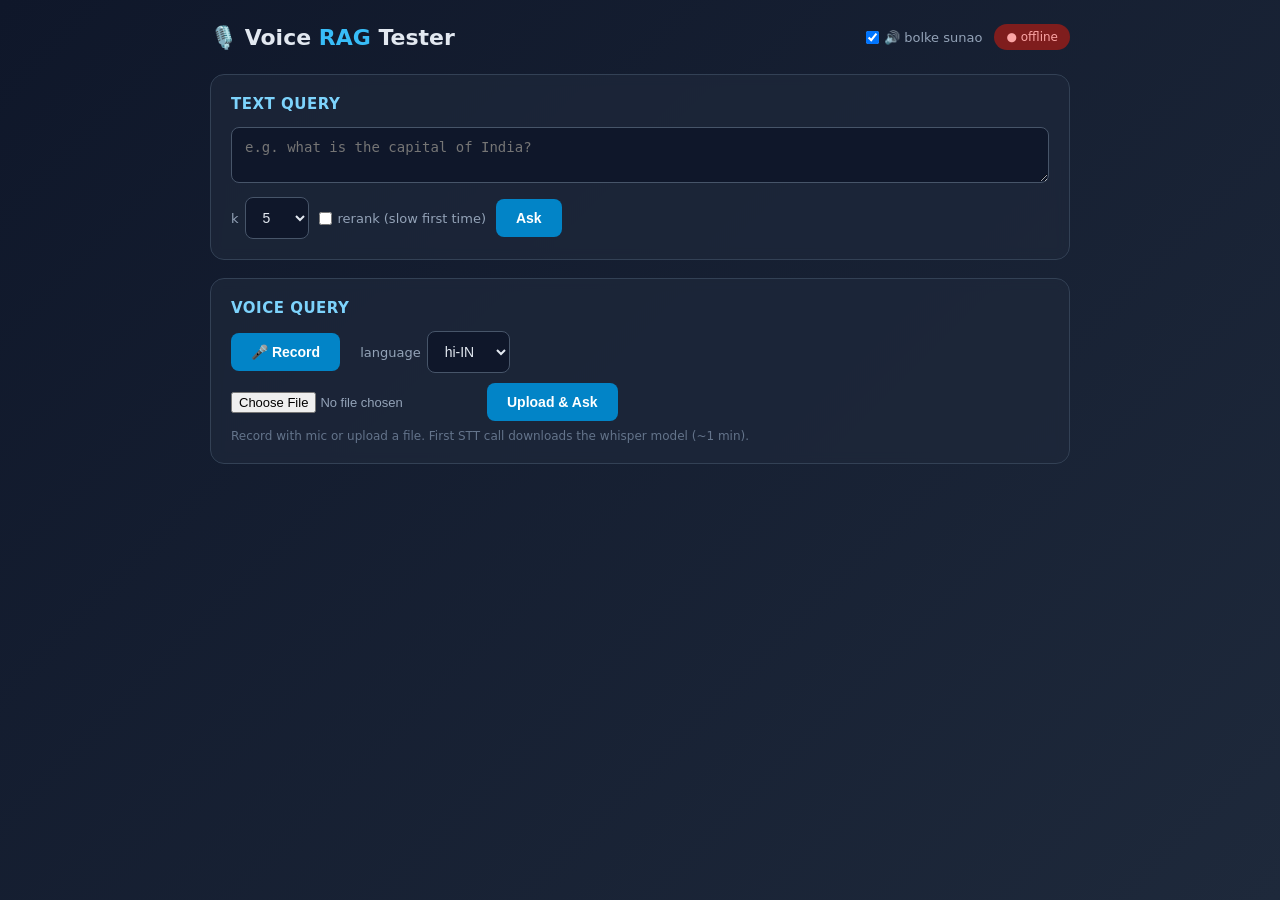
==== app/static/tester.html @ c3109c84 "rag update" ====
<!DOCTYPE html>
<html lang="en">
<head>
<meta charset="UTF-8">
<meta name="viewport" content="width=device-width, initial-scale=1.0">
<title>Voice RAG Tester</title>
<style>
  * { margin: 0; padding: 0; box-sizing: border-box; }
  body {
    font-family: 'Segoe UI', system-ui, sans-serif;
    background: linear-gradient(135deg, #0f172a 0%, #1e293b 100%);
    color: #e2e8f0;
    min-height: 100vh;
    padding: 24px;
  }
  .wrap { max-width: 860px; margin: 0 auto; }
  header { display: flex; align-items: center; justify-content: space-between; margin-bottom: 24px; }
  h1 { font-size: 22px; font-weight: 600; }
  h1 span { color: #38bdf8; }
  .pill {
    font-size: 12px; padding: 6px 12px; border-radius: 999px;
    background: #334155; color: #94a3b8;
  }
  .pill.ok { background: #064e3b; color: #34d399; }
  .pill.bad { background: #7f1d1d; color: #fca5a5; }
  .card {
    background: rgba(30, 41, 59, 0.7);
    border: 1px solid #334155;
    border-radius: 14px;
    padding: 20px;
    margin-bottom: 18px;
    backdrop-filter: blur(6px);
  }
  .card h2 { font-size: 15px; font-weight: 600; color: #7dd3fc; margin-bottom: 14px; text-transform: uppercase; letter-spacing: 0.5px; }
  textarea, input[type=text], select {
    width: 100%; background: #0f172a; border: 1px solid #475569;
    border-radius: 8px; padding: 11px 13px; color: #e2e8f0;
    font-size: 14px; outline: none; resize: vertical;
  }
  textarea:focus, input[type=text]:focus { border-color: #38bdf8; }
  .row { display: flex; gap: 10px; margin-top: 10px; align-items: center; flex-wrap: wrap; }
  .row label { font-size: 13px; color: #94a3b8; display: flex; gap: 6px; align-items: center; }
  button {
    background: #0284c7; color: white; border: none; border-radius: 8px;
    padding: 11px 20px; font-size: 14px; font-weight: 600; cursor: pointer;
    transition: background 0.15s;
  }
  button:hover { background: #0369a1; }
  button:disabled { background: #475569; cursor: not-allowed; }
  button.rec { background: #dc2626; animation: pulse 1.2s infinite; }
  @keyframes pulse { 50% { opacity: 0.6; } }
  .spinner {
    display: inline-block; width: 14px; height: 14px;
    border: 2px solid rgba(255,255,255,0.3); border-top-color: white;
    border-radius: 50%; animation: spin 0.7s linear infinite; margin-right: 6px;
    vertical-align: -2px;
  }
  @keyframes spin { to { transform: rotate(360deg); } }
  .status-badge {
    display: inline-block; padding: 4px 10px; border-radius: 6px;
    font-size: 12px; font-weight: 700; text-transform: uppercase;
  }
  .st-ok { background: #064e3b; color: #34d399; }
  .st-block, .st-reject, .st-error, .st-stt_failed { background: #7f1d1d; color: #fca5a5; }
  .st-abstain, .st-flag { background: #78350f; color: #fcd34d; }
  .answer {
    background: #0f172a; border-left: 3px solid #38bdf8;
    padding: 14px; border-radius: 0 8px 8px 0;
    margin-top: 12px; line-height: 1.55; font-size: 14.5px; white-space: pre-wrap;
  }
  .chips { display: flex; gap: 8px; flex-wrap: wrap; margin-top: 12px; }
  .chip {
    font-size: 11.5px; background: #1e293b; border: 1px solid #475569;
    padding: 4px 10px; border-radius: 999px; color: #cbd5e1;
  }
  details { margin-top: 14px; }
  summary { cursor: pointer; font-size: 13px; color: #7dd3fc; }
  .chunk {
    background: #0f172a; border: 1px solid #334155; border-radius: 8px;
    padding: 10px 12px; margin-top: 8px; font-size: 13px; line-height: 1.5;
  }
  .chunk .score { color: #38bdf8; font-weight: 600; }
  .chunk .strategy { color: #a78bfa; font-size: 11px; }
  .err-box {
    background: #450a0a; border: 1px solid #b91c1c; color: #fecaca;
    padding: 12px; border-radius: 8px; margin-top: 12px; font-size: 13px;
  }
  audio { width: 100%; margin-top: 10px; }
  .hint { font-size: 12px; color: #64748b; margin-top: 8px; }
</style>
</head>
<body>
<div class="wrap">
  <header>
    <h1>🎙️ Voice <span>RAG</span> Tester</h1>
    <div style="display:flex;gap:12px;align-items:center">
      <label style="font-size:13px;color:#94a3b8;display:flex;gap:5px;align-items:center;cursor:pointer">
        <input type="checkbox" id="speakToggle" checked> 🔊 bolke sunao
      </label>
      <div id="healthPill" class="pill">checking…</div>
    </div>
  </header>

  <div class="card">
    <h2>Text Query</h2>
    <textarea id="q" rows="2" placeholder="e.g. what is the capital of India?"></textarea>
    <div class="row">
      <label>k
        <select id="k" style="width:auto">
          <option>3</option><option selected>5</option><option>10</option>
        </select>
      </label>
      <label><input type="checkbox" id="rerank"> rerank (slow first time)</label>
      <button id="askBtn" onclick="ask()">Ask</button>
    </div>
    <div id="textOut"></div>
  </div>

  <div class="card">
    <h2>Voice Query</h2>
    <div class="row" style="margin-top:0">
      <button id="recBtn" onclick="toggleRec()">🎤 Record</button>
      <span id="recTime" style="font-size:13px;color:#94a3b8"></span>
      <label>language
        <select id="lang" style="width:auto">
          <option value="hi-IN">hi-IN</option>
          <option value="en-IN">en-IN</option>
          <option value="bn-IN">bn-IN</option>
        </select>
      </label>
    </div>
    <div class="row">
      <input type="file" id="file" accept=".wav,.mp3,.m4a,.flac,.ogg,.webm,.mp4,audio/*" style="color:#94a3b8;font-size:13px">
      <button id="upBtn" onclick="uploadVoice()">Upload &amp; Ask</button>
    </div>
    <audio id="preview" controls style="display:none"></audio>
    <p class="hint">Record with mic or upload a file. First STT call downloads the whisper model (~1 min).</p>
    <div id="voiceOut"></div>
  </div>
</div>

<script>
const API = "";

async function checkHealth() {
  const el = document.getElementById("healthPill");
  try {
    const r = await fetch(API + "/health");
    const j = await r.json();
    el.textContent = j.index_loaded ? `● online · ${j.ntotal} vectors` : "● online · NO INDEX";
    el.className = "pill " + (j.index_loaded ? "ok" : "bad");
  } catch {
    el.textContent = "● offline";
    el.className = "pill bad";
  }
}
checkHealth();

function busy(btn, on, label) {
  btn.disabled = on;
  btn.innerHTML = on ? `<span class="spinner"></span>${label}` : label;
}

function render(out, j) {
  const st = j.status || "error";
  let html = `<span class="status-badge st-${st}">${st}</span>`;
  if (j.stt && j.stt.text) html += `<div class="hint">heard: “${esc(j.stt.text)}” (${j.stt.provider_used})</div>`;
  if (j.answer) html += `<div class="answer">${esc(j.answer)}</div>`;
  const t = j.timings || {};
  const chips = Object.entries(t).map(([k, v]) => `<span class="chip">${k}: ${v}ms</span>`).join("");
  if (chips) html += `<div class="chips">${chips}<span class="chip">provider: ${j.provider || "-"}</span></div>`;
  const chunks = j.retrieved || [];
  if (chunks.length) {
    html += `<details open><summary>retrieved chunks (${chunks.length})</summary>` +
      chunks.map(c =>
        `<div class="chunk"><span class="score">${(c.score ?? 0).toFixed(3)}</span> ` +
        `<span class="strategy">${c.strategy || ""}</span><br>${esc((c.text || "").slice(0, 300))}…</div>`
      ).join("") + `</details>`;
  }
  out.innerHTML = html;
  if (j.answer && document.getElementById("speakToggle").checked) speakAnswer(j.answer);
}

async function speakAnswer(text) {
  try {
    const fd = new FormData();
    fd.append("text", text);
    const r = await fetch(API + "/speak", { method: "POST", body: fd });
    if (!r.ok) return;
    const url = URL.createObjectURL(await r.blob());
    new Audio(url).play();
  } catch {}
}

function errBox(out, msg) {
  out.innerHTML = `<div class="err-box">⚠ ${esc(msg)}</div>`;
}

function esc(s) {
  return String(s).replace(/[&<>"']/g, c => ({"&":"&amp;","<":"&lt;",">":"&gt;",'"':"&quot;","'":"&#39;"}[c]));
}

async function ask() {
  const q = document.getElementById("q").value.trim();
  const out = document.getElementById("textOut");
  if (!q) return alert("Type a query first");
  const btn = document.getElementById("askBtn");
  busy(btn, true, "Thinking…");
  out.innerHTML = "";
  try {
    const fd = new FormData();
    fd.append("query", q);
    fd.append("k", document.getElementById("k").value);
    fd.append("rerank", document.getElementById("rerank").checked);
    const r = await fetch(API + "/query", { method: "POST", body: fd });
    if (!r.ok) throw new Error(`HTTP ${r.status}`);
    render(out, await r.json());
  } catch (e) {
    errBox(out, e.message);
  } finally {
    busy(btn, false, "Ask");
  }
}

let media = null, chunks = [], t0 = null, timer = null;

async function toggleRec() {
  const btn = document.getElementById("recBtn");
  if (!media) {
    try {
      media = await navigator.mediaDevices.getUserMedia({ audio: true });
    } catch {
      return alert("Microphone permission denied");
    }
    chunks = [];
    const rec = new MediaRecorder(media);
    rec.ondataavailable = e => chunks.push(e.data);
    rec.onstop = () => {
      const blob = new Blob(chunks, { type: "audio/webm" });
      const url = URL.createObjectURL(blob);
      const pv = document.getElementById("preview");
      pv.src = url; pv.style.display = "block";
      pv._blob = blob;
      media.getTracks().forEach(t => t.stop());
      media = null;
      btn.textContent = "🎤 Record";
      btn.classList.remove("rec");
      clearInterval(timer);
    };
    rec.start();
    btn._rec = rec;
    btn.textContent = "⏹ Stop";
    btn.classList.add("rec");
    t0 = Date.now();
    timer = setInterval(() => {
      document.getElementById("recTime").textContent = ((Date.now() - t0) / 1000).toFixed(1) + "s";
    }, 100);
  } else {
    btn._rec.stop();
  }
}

async function uploadVoice() {
  const out = document.getElementById("voiceOut");
  const pv = document.getElementById("preview");
  const fileInput = document.getElementById("file");
  let blob = pv._blob || (fileInput.files[0] ? fileInput.files[0] : null);
  if (!blob) return alert("Record or choose an audio file first");
  const btn = document.getElementById("upBtn");
  busy(btn, true, "Transcribing…");
  out.innerHTML = "";
  try {
    const fd = new FormData();
    const name = pv._blob ? "mic.webm" : fileInput.files[0].name;
    fd.append("file", blob, name);
    fd.append("language_code", document.getElementById("lang").value);
    fd.append("k", document.getElementById("k").value);
    const r = await fetch(API + "/voice-query", { method: "POST", body: fd });
    if (!r.ok) throw new Error(`HTTP ${r.status}`);
    render(out, await r.json());
  } catch (e) {
    errBox(out, e.message);
  } finally {
    busy(btn, false, "Upload & Ask");
  }
}
</script>
</body>
</html>
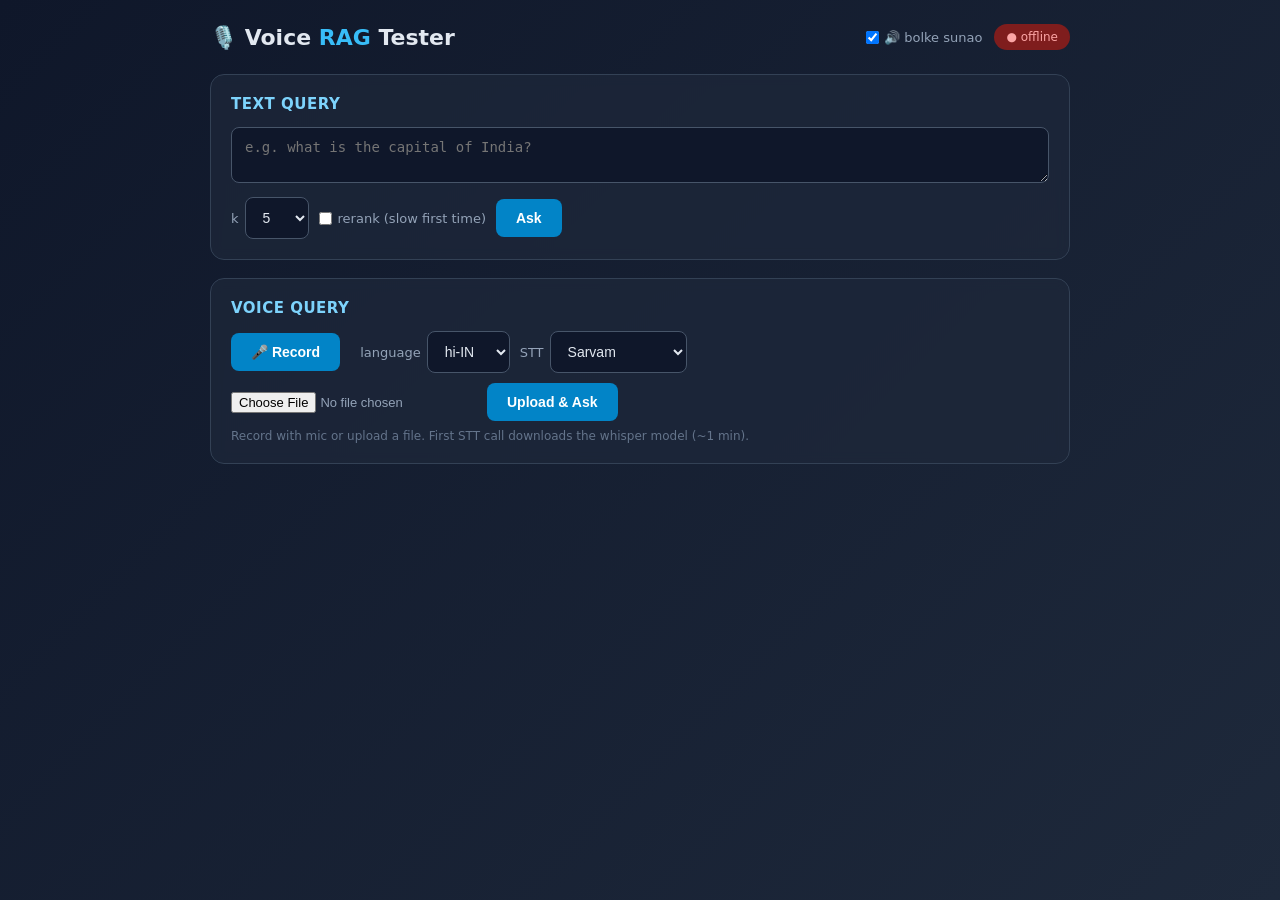
==== commit 01d8119c: "app update" ====
--- a/app/static/tester.html
+++ b/app/static/tester.html
@@ -126,6 +126,12 @@
           <option value="hi-IN">hi-IN</option>
           <option value="en-IN">en-IN</option>
           <option value="bn-IN">bn-IN</option>
+        </select>
+      </label>
+      <label>STT
+        <select id="sttProvider" style="width:auto">
+          <option value="sarvam">Sarvam</option>
+          <option value="whisper">Local Whisper</option>
         </select>
       </label>
     </div>
@@ -275,6 +281,7 @@
     fd.append("file", blob, name);
     fd.append("language_code", document.getElementById("lang").value);
     fd.append("k", document.getElementById("k").value);
+    fd.append("stt_provider", document.getElementById("sttProvider").value);
     const r = await fetch(API + "/voice-query", { method: "POST", body: fd });
     if (!r.ok) throw new Error(`HTTP ${r.status}`);
     render(out, await r.json());
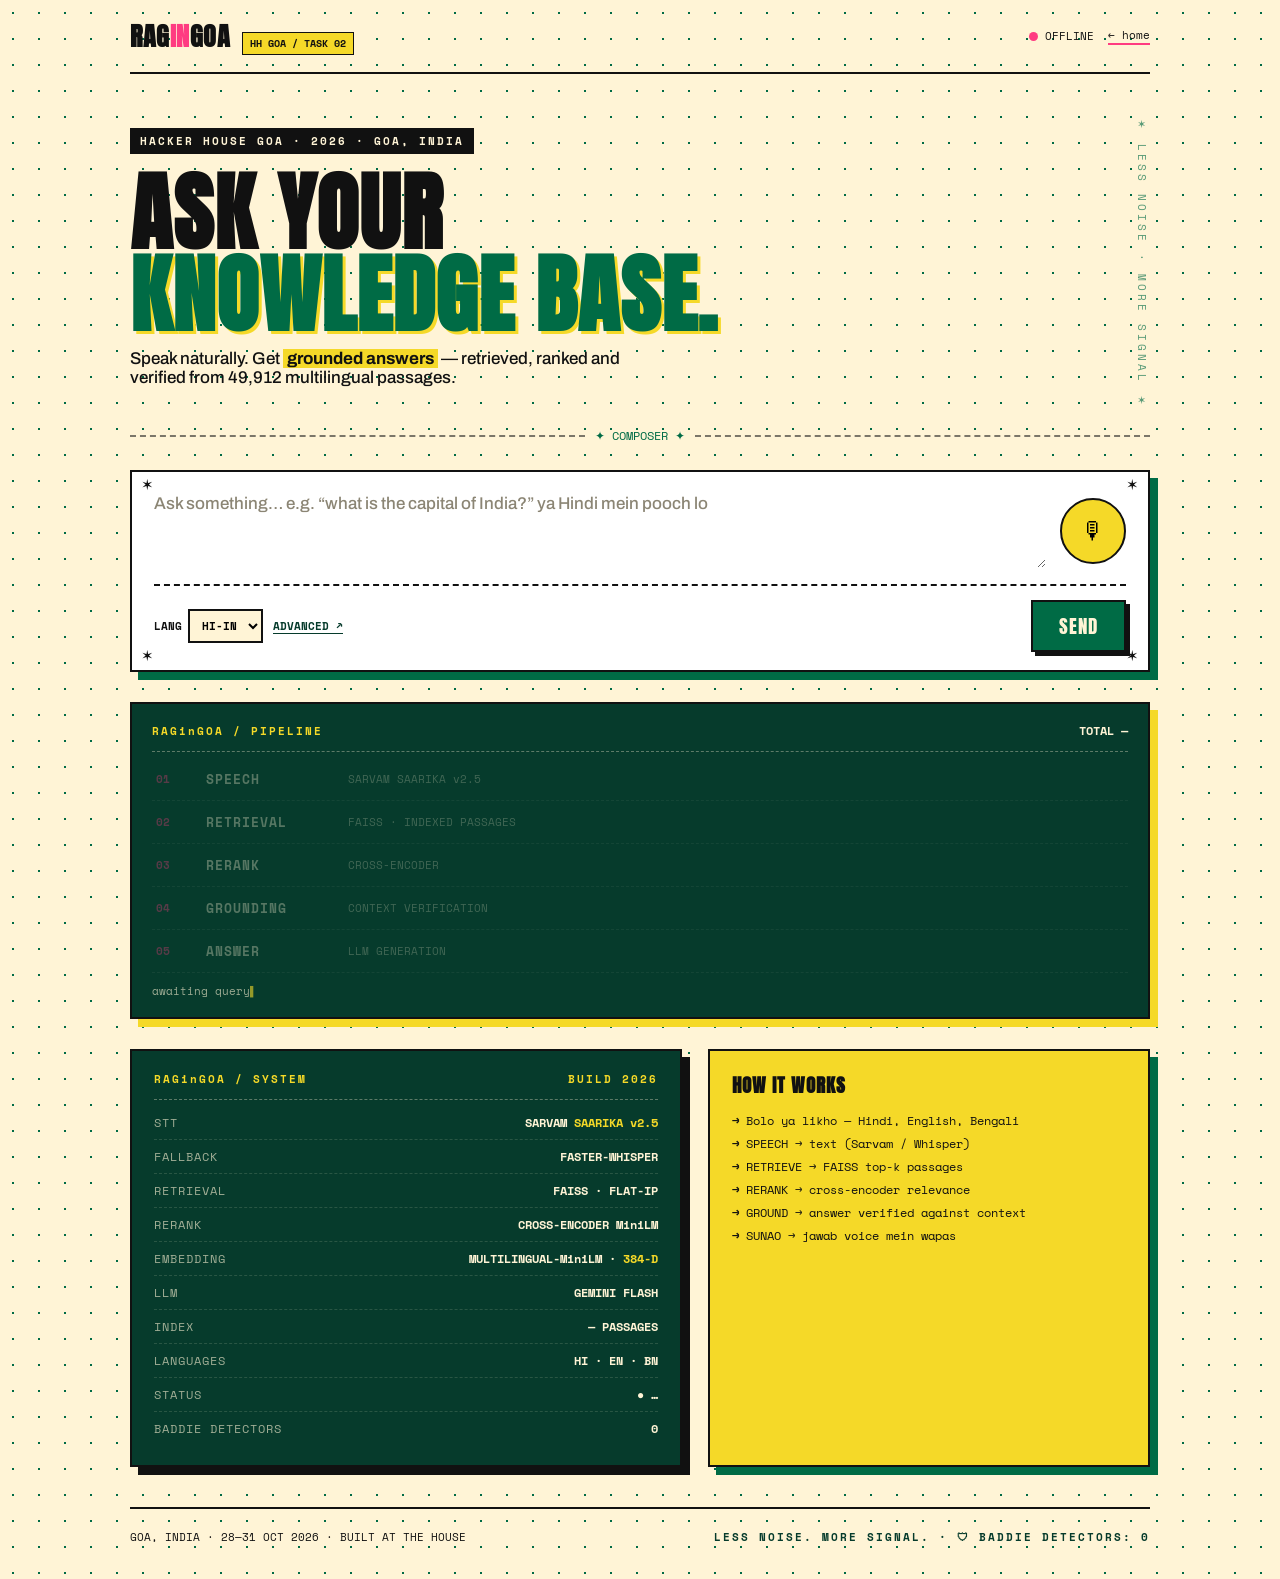
==== commit f0f95063: "feat: greeting bypass, baddie detectors, enter-to-send - Add greeting bypass for hi/hello/namaste/et" ====
--- a/app/static/tester.html
+++ b/app/static/tester.html
@@ -3,294 +3,711 @@
 <head>
 <meta charset="UTF-8">
 <meta name="viewport" content="width=device-width, initial-scale=1.0">
-<title>Voice RAG Tester</title>
+<title>RAGinGOA — Ask Your Knowledge Base</title>
+<link rel="preconnect" href="https://fonts.googleapis.com">
+<link rel="preconnect" href="https://fonts.gstatic.com" crossorigin>
+<link href="https://fonts.googleapis.com/css2?family=Anton&family=Archivo:wght@400;500;600;700;800&family=Space+Mono:wght@400;700&display=swap" rel="stylesheet">
 <style>
-  * { margin: 0; padding: 0; box-sizing: border-box; }
-  body {
-    font-family: 'Segoe UI', system-ui, sans-serif;
-    background: linear-gradient(135deg, #0f172a 0%, #1e293b 100%);
-    color: #e2e8f0;
-    min-height: 100vh;
-    padding: 24px;
-  }
-  .wrap { max-width: 860px; margin: 0 auto; }
-  header { display: flex; align-items: center; justify-content: space-between; margin-bottom: 24px; }
-  h1 { font-size: 22px; font-weight: 600; }
-  h1 span { color: #38bdf8; }
-  .pill {
-    font-size: 12px; padding: 6px 12px; border-radius: 999px;
-    background: #334155; color: #94a3b8;
-  }
-  .pill.ok { background: #064e3b; color: #34d399; }
-  .pill.bad { background: #7f1d1d; color: #fca5a5; }
-  .card {
-    background: rgba(30, 41, 59, 0.7);
-    border: 1px solid #334155;
-    border-radius: 14px;
-    padding: 20px;
-    margin-bottom: 18px;
-    backdrop-filter: blur(6px);
-  }
-  .card h2 { font-size: 15px; font-weight: 600; color: #7dd3fc; margin-bottom: 14px; text-transform: uppercase; letter-spacing: 0.5px; }
-  textarea, input[type=text], select {
-    width: 100%; background: #0f172a; border: 1px solid #475569;
-    border-radius: 8px; padding: 11px 13px; color: #e2e8f0;
-    font-size: 14px; outline: none; resize: vertical;
-  }
-  textarea:focus, input[type=text]:focus { border-color: #38bdf8; }
-  .row { display: flex; gap: 10px; margin-top: 10px; align-items: center; flex-wrap: wrap; }
-  .row label { font-size: 13px; color: #94a3b8; display: flex; gap: 6px; align-items: center; }
-  button {
-    background: #0284c7; color: white; border: none; border-radius: 8px;
-    padding: 11px 20px; font-size: 14px; font-weight: 600; cursor: pointer;
-    transition: background 0.15s;
-  }
-  button:hover { background: #0369a1; }
-  button:disabled { background: #475569; cursor: not-allowed; }
-  button.rec { background: #dc2626; animation: pulse 1.2s infinite; }
-  @keyframes pulse { 50% { opacity: 0.6; } }
-  .spinner {
-    display: inline-block; width: 14px; height: 14px;
-    border: 2px solid rgba(255,255,255,0.3); border-top-color: white;
-    border-radius: 50%; animation: spin 0.7s linear infinite; margin-right: 6px;
-    vertical-align: -2px;
-  }
-  @keyframes spin { to { transform: rotate(360deg); } }
-  .status-badge {
-    display: inline-block; padding: 4px 10px; border-radius: 6px;
-    font-size: 12px; font-weight: 700; text-transform: uppercase;
-  }
-  .st-ok { background: #064e3b; color: #34d399; }
-  .st-block, .st-reject, .st-error, .st-stt_failed { background: #7f1d1d; color: #fca5a5; }
-  .st-abstain, .st-flag { background: #78350f; color: #fcd34d; }
-  .answer {
-    background: #0f172a; border-left: 3px solid #38bdf8;
-    padding: 14px; border-radius: 0 8px 8px 0;
-    margin-top: 12px; line-height: 1.55; font-size: 14.5px; white-space: pre-wrap;
-  }
-  .chips { display: flex; gap: 8px; flex-wrap: wrap; margin-top: 12px; }
-  .chip {
-    font-size: 11.5px; background: #1e293b; border: 1px solid #475569;
-    padding: 4px 10px; border-radius: 999px; color: #cbd5e1;
-  }
-  details { margin-top: 14px; }
-  summary { cursor: pointer; font-size: 13px; color: #7dd3fc; }
-  .chunk {
-    background: #0f172a; border: 1px solid #334155; border-radius: 8px;
-    padding: 10px 12px; margin-top: 8px; font-size: 13px; line-height: 1.5;
-  }
-  .chunk .score { color: #38bdf8; font-weight: 600; }
-  .chunk .strategy { color: #a78bfa; font-size: 11px; }
-  .err-box {
-    background: #450a0a; border: 1px solid #b91c1c; color: #fecaca;
-    padding: 12px; border-radius: 8px; margin-top: 12px; font-size: 13px;
-  }
-  audio { width: 100%; margin-top: 10px; }
-  .hint { font-size: 12px; color: #64748b; margin-top: 8px; }
+:root{
+  --green:#006B45;
+  --green-dark:#063B2C;
+  --yellow:#F5D928;
+  --pink:#FF3B81;
+  --cream:#FFF4D6;
+  --ink:#111111;
+  --mono:'Space Mono',monospace;
+  --sans:'Archivo',sans-serif;
+  --display:'Anton',sans-serif;
+}
+*{margin:0;padding:0;box-sizing:border-box}
+html{scroll-behavior:smooth}
+body{
+  background:var(--cream);
+  color:var(--ink);
+  font-family:var(--sans);
+  min-height:100vh;
+  background-image:radial-gradient(var(--green) 0.8px,transparent 0.8px);
+  background-size:26px 26px;
+}
+.wrap{max-width:1060px;margin:0 auto;padding:0 20px}
+
+nav{
+  display:flex;align-items:center;justify-content:space-between;
+  padding:16px 0;border-bottom:2px solid var(--ink);flex-wrap:wrap;gap:10px;
+}
+.brand{display:flex;align-items:baseline;gap:12px}
+.brand h1{font-family:var(--display);font-size:26px;letter-spacing:0.5px;text-transform:uppercase}
+.brand h1 em{font-style:normal;color:var(--pink)}
+.brand .tag{
+  font-family:var(--mono);font-size:10px;border:1.5px solid var(--ink);
+  padding:3px 7px;background:var(--yellow);font-weight:700;
+}
+.nav-right{display:flex;align-items:center;gap:14px;flex-wrap:wrap}
+.status-chip{
+  font-family:var(--mono);font-size:11px;display:flex;align-items:center;gap:7px;
+}
+.dot{width:9px;height:9px;border-radius:50%;background:#999;display:inline-block}
+.dot.on{background:var(--green);box-shadow:0 0 0 3px rgba(0,107,69,.18)}
+.dot.off{background:var(--pink)}
+a.home-link{font-family:var(--mono);font-size:11px;color:var(--ink);text-decoration:none;border-bottom:2px solid var(--pink)}
+
+.hero{padding:54px 0 34px;position:relative}
+.hero .kicker{
+  font-family:var(--mono);font-size:11px;font-weight:700;letter-spacing:2px;
+  display:inline-block;background:var(--ink);color:var(--cream);padding:5px 10px;margin-bottom:18px;
+}
+.hero h2{
+  font-family:var(--display);font-size:clamp(44px,8vw,86px);
+  line-height:.95;text-transform:uppercase;letter-spacing:1px;
+}
+.hero h2 .hl{
+  color:var(--green);
+  text-shadow:3px 3px 0 var(--yellow);
+}
+.hero p{margin-top:14px;font-size:17px;font-weight:500;max-width:520px}
+.hero p strong{background:var(--yellow);padding:0 4px}
+.hero-motif{
+  position:absolute;right:0;top:44px;font-family:var(--mono);
+  writing-mode:vertical-rl;font-size:11px;letter-spacing:3px;color:var(--green);
+  opacity:.65;display:flex;gap:8px;align-items:center;
+}
+@media(max-width:760px){.hero-motif{display:none}}
+
+.divider{display:flex;align-items:center;gap:10px;font-family:var(--mono);font-size:12px;color:var(--green);margin:6px 0 26px}
+.divider::before,.divider::after{content:"";flex:1;border-top:2px dashed var(--ink);opacity:.55}
+
+.composer{
+  border:2.5px solid var(--ink);background:#fff;
+  box-shadow:8px 8px 0 var(--green);
+  position:relative;margin-bottom:30px;
+}
+.composer-corner{position:absolute;font-size:15px;line-height:1}
+.cc-tl{top:6px;left:9px}.cc-tr{top:6px;right:9px}.cc-bl{bottom:6px;left:9px}.cc-br{bottom:6px;right:9px}
+.composer-inner{padding:22px 22px 18px;position:relative}
+.query-row{display:flex;gap:14px;align-items:stretch}
+textarea#q{
+  flex:1;min-height:74px;resize:vertical;
+  font-family:var(--sans);font-size:17px;font-weight:500;
+  border:none;outline:none;background:transparent;color:var(--ink);
+}
+textarea#q::placeholder{color:#8b8574}
+.mic-btn{
+  align-self:center;width:66px;height:66px;border-radius:50%;
+  border:2.5px solid var(--ink);background:var(--yellow);cursor:pointer;
+  font-size:24px;display:flex;align-items:center;justify-content:center;
+  position:relative;flex-shrink:0;transition:transform .12s;
+}
+.mic-btn:hover{transform:scale(1.06)}
+.mic-btn.rec{background:var(--pink);animation:microPulse 1.1s infinite}
+@keyframes microPulse{
+  0%{box-shadow:0 0 0 0 rgba(255,59,129,.45)}
+  70%{box-shadow:0 0 0 18px rgba(255,59,129,0)}
+  100%{box-shadow:0 0 0 0 rgba(255,59,129,0)}
+}
+.controls-row{
+  display:flex;gap:10px;align-items:center;flex-wrap:wrap;
+  margin-top:16px;padding-top:14px;border-top:2px dashed var(--ink);
+}
+.ctrl{
+  font-family:var(--mono);font-size:11px;font-weight:700;
+  display:flex;align-items:center;gap:6px;
+}
+select{
+  font-family:var(--mono);font-size:11px;font-weight:700;
+  border:2px solid var(--ink);background:var(--cream);padding:6px 8px;cursor:pointer;
+}
+.ask-btn{
+  margin-left:auto;font-family:var(--display);font-size:19px;letter-spacing:1px;
+  background:var(--green);color:var(--cream);border:2.5px solid var(--ink);
+  padding:10px 26px;cursor:pointer;box-shadow:4px 4px 0 var(--ink);transition:all .1s;
+}
+.ask-btn:hover{transform:translate(-2px,-2px);box-shadow:6px 6px 0 var(--ink)}
+.ask-btn:active{transform:translate(2px,2px);box-shadow:1px 1px 0 var(--ink)}
+.ask-btn:disabled{background:#9bb;cursor:not-allowed;transform:none}
+.adv-toggle{
+  font-family:var(--mono);font-size:11px;font-weight:700;background:none;border:none;
+  cursor:pointer;text-decoration:underline;text-underline-offset:3px;color:var(--green-dark);
+}
+.adv-panel{display:none;gap:14px;flex-wrap:wrap;align-items:center;margin-top:12px}
+.adv-panel.open{display:flex}
+label.switch{display:flex;align-items:center;gap:7px;cursor:pointer;font-family:var(--mono);font-size:11px;font-weight:700}
+.file-chip{
+  font-family:var(--mono);font-size:11px;background:var(--yellow);
+  border:1.5px solid var(--ink);padding:4px 9px;display:none;
+}
+
+.rec-overlay{
+  display:none;position:absolute;inset:0;background:var(--green-dark);
+  color:var(--cream);z-index:5;flex-direction:column;align-items:center;
+  justify-content:center;gap:14px;padding:24px;text-align:center;
+}
+.rec-overlay.active{display:flex}
+.listening-tag{
+  font-family:var(--mono);font-size:12px;letter-spacing:3px;font-weight:700;color:var(--yellow);
+  display:flex;align-items:center;gap:9px;
+}
+.blink-dot{width:10px;height:10px;border-radius:50%;background:var(--pink);animation:blink 1s infinite}
+@keyframes blink{50%{opacity:.15}}
+.wavebars{display:flex;gap:4px;align-items:center;height:52px}
+.wavebars span{
+  width:5px;background:var(--yellow);border-radius:3px;height:8px;transition:height .07s linear;
+}
+.rec-hint{font-family:var(--mono);font-size:11px;opacity:.75}
+.stop-btn{
+  font-family:var(--mono);font-weight:700;font-size:12px;letter-spacing:1px;
+  background:var(--pink);color:#fff;border:2px solid var(--cream);
+  padding:9px 22px;cursor:pointer;
+}
+.heard-box{
+  display:none;margin:-12px 0 26px;border:2.5px solid var(--ink);
+  background:var(--yellow);padding:13px 17px;position:relative;
+  box-shadow:6px 6px 0 var(--pink);
+}
+.heard-box .lbl{font-family:var(--mono);font-size:10px;font-weight:700;letter-spacing:2px}
+.heard-box .txt{font-size:18px;font-weight:700;margin-top:4px}
+.heard-box .prov{font-family:var(--mono);font-size:10.5px;margin-top:5px;opacity:.75}
+
+.pipeline{
+  border:2.5px solid var(--ink);background:var(--green-dark);color:var(--cream);
+  padding:18px 20px;margin-bottom:30px;box-shadow:8px 8px 0 var(--yellow);
+}
+.pipe-head{
+  display:flex;justify-content:space-between;align-items:center;flex-wrap:wrap;gap:8px;
+  padding-bottom:12px;border-bottom:1px dashed rgba(255,244,214,.35);margin-bottom:6px;
+}
+.pipe-head .t{font-family:var(--mono);font-size:11px;letter-spacing:2px;font-weight:700;color:var(--yellow)}
+.pipe-head .total{font-family:var(--mono);font-size:12px;font-weight:700}
+.stage{
+  display:grid;grid-template-columns:38px 130px 1fr auto auto;gap:12px;align-items:center;
+  padding:11px 4px;border-bottom:1px dashed rgba(255,244,214,.18);
+  font-family:var(--mono);opacity:.32;transition:opacity .25s;
+}
+.stage:last-child{border-bottom:none}
+.stage.on{opacity:1}
+.stage .num{font-size:11px;color:var(--pink);font-weight:700}
+.stage .name{font-weight:700;font-size:13px;letter-spacing:1px}
+.stage .meta{font-size:11px;opacity:.72;overflow:hidden;text-overflow:ellipsis;white-space:nowrap}
+.stage .lat{font-size:12px;font-weight:700;color:var(--yellow);min-width:74px;text-align:right}
+.stage .st{font-size:13px;width:22px;text-align:center}
+.st-pending .st::after{content:"○"}
+.st-run .st::after{content:"▮";animation:blink .6s infinite;color:var(--yellow)}
+.st-done .st::after{content:"✓";color:#7CFFB2}
+.st-warn .st::after{content:"!";color:var(--yellow);font-weight:700}
+.st-fail .st::after{content:"✗";color:var(--pink);font-weight:700}
+.st-skip .st::after{content:"–";opacity:.6}
+.cursor-line{font-family:var(--mono);font-size:11px;padding-top:10px;opacity:.6}
+.cursor-line::after{content:"▌";animation:blink .8s infinite;color:var(--yellow)}
+
+.answer-card{
+  display:none;border:2.5px solid var(--ink);background:#fff;
+  box-shadow:8px 8px 0 var(--pink);margin-bottom:30px;
+}
+.answer-card.show{display:block}
+.ans-head{
+  display:flex;justify-content:space-between;align-items:center;flex-wrap:wrap;gap:8px;
+  background:var(--ink);color:var(--cream);padding:10px 18px;
+}
+.ans-head .t{font-family:var(--display);font-size:17px;letter-spacing:1.5px}
+.badge{
+  font-family:var(--mono);font-size:10px;font-weight:700;letter-spacing:1px;padding:4px 9px;
+}
+.badge.ok{background:#0d5c3f;color:#7CFFB2}
+.badge.warn{background:#8a6d00;color:var(--yellow)}
+.badge.bad{background:var(--pink);color:#fff}
+.ans-body{padding:22px 24px}
+.ans-text{font-size:21px;line-height:1.5;font-weight:600}
+.ans-text.abstain{font-size:17px;font-weight:500;color:#6b6353;font-style:italic}
+.src-title{
+  font-family:var(--mono);font-size:11px;font-weight:700;letter-spacing:2px;
+  margin:24px 0 4px;display:flex;align-items:center;gap:10px;color:var(--green-dark);
+}
+.src-title::after{content:"";flex:1;border-top:2px dashed var(--ink);opacity:.4}
+.src{
+  display:grid;grid-template-columns:34px 1fr auto;gap:12px;align-items:start;
+  padding:13px 0;border-bottom:1px dashed rgba(17,17,17,.25);
+}
+.src .n{font-family:var(--mono);font-weight:700;font-size:13px;color:var(--pink)}
+.src .body{min-width:0}
+.src .doc{font-family:var(--mono);font-size:11px;font-weight:700;color:var(--green-dark)}
+.src .txt{font-size:13.5px;line-height:1.5;margin-top:3px;color:#33301f}
+.src .strat{display:inline-block;font-family:var(--mono);font-size:9.5px;border:1px solid var(--ink);padding:1px 6px;margin-top:6px;background:var(--cream)}
+.score-wrap{text-align:right;min-width:110px}
+.score-val{font-family:var(--mono);font-size:13px;font-weight:700}
+.score-bar{width:90px;height:9px;border:1.5px solid var(--ink);margin-top:5px;margin-left:auto;background:var(--cream)}
+.score-bar i{display:block;height:100%;background:var(--green)}
+.err-box{
+  display:none;margin:-8px 0 26px;border:2.5px solid var(--ink);background:var(--pink);
+  color:#fff;padding:13px 17px;font-family:var(--mono);font-size:13px;font-weight:700;
+  box-shadow:6px 6px 0 var(--ink);
+}
+
+.bottom-grid{display:grid;grid-template-columns:1.25fr 1fr;gap:26px;margin-bottom:40px}
+@media(max-width:800px){.bottom-grid{grid-template-columns:1fr}}
+.system-panel{
+  border:2.5px solid var(--ink);background:var(--green-dark);color:var(--cream);
+  padding:20px 22px;font-family:var(--mono);box-shadow:8px 8px 0 var(--ink);
+}
+.system-panel .head{
+  display:flex;justify-content:space-between;font-size:11px;font-weight:700;
+  letter-spacing:2px;color:var(--yellow);padding-bottom:12px;margin-bottom:6px;
+  border-bottom:1px dashed rgba(255,244,214,.35);
+}
+.sysrow{
+  display:flex;justify-content:space-between;gap:14px;padding:8px 0;
+  border-bottom:1px dashed rgba(255,244,214,.14);font-size:12px;
+}
+.sysrow:last-child{border-bottom:none}
+.sysrow .k{opacity:.62;letter-spacing:1px}
+.sysrow .v{font-weight:700;text-align:right}
+.sysrow .v em{font-style:normal;color:var(--yellow)}
+.side-card{
+  border:2.5px solid var(--ink);background:var(--yellow);padding:20px 22px;
+  box-shadow:8px 8px 0 var(--green);
+}
+.side-card h3{font-family:var(--display);font-size:19px;letter-spacing:1px;margin-bottom:10px}
+.side-card ul{list-style:none;font-family:var(--mono);font-size:11.5px;line-height:2}
+.side-card ul li::before{content:"→ ";font-weight:700}
+
+footer{
+  border-top:2.5px solid var(--ink);padding:20px 0 34px;
+  font-family:var(--mono);font-size:11px;display:flex;justify-content:space-between;flex-wrap:wrap;gap:10px;
+}
+footer .sig{font-weight:700;letter-spacing:2px;color:var(--green-dark)}
+@media(max-width:640px){
+  .stage{grid-template-columns:26px 92px 1fr auto;gap:8px}
+  .stage .lat{grid-column:4}
+  .stage .meta{grid-column:2/4;font-size:10px}
+  .ans-text{font-size:17px}
+  .hero{padding:36px 0 24px}
+}
 </style>
 </head>
 <body>
 <div class="wrap">
-  <header>
-    <h1>🎙️ Voice <span>RAG</span> Tester</h1>
-    <div style="display:flex;gap:12px;align-items:center">
-      <label style="font-size:13px;color:#94a3b8;display:flex;gap:5px;align-items:center;cursor:pointer">
-        <input type="checkbox" id="speakToggle" checked> 🔊 bolke sunao
-      </label>
-      <div id="healthPill" class="pill">checking…</div>
+
+  <nav>
+    <div class="brand">
+      <h1>RAG<em>in</em>GOA</h1>
+      <span class="tag">HH GOA / TASK 02</span>
     </div>
+    <div class="nav-right">
+      <span class="status-chip"><span class="dot" id="dot"></span><span id="healthTxt">connecting…</span></span>
+      <a class="home-link" href="/">← home</a>
+    </div>
+  </nav>
+
+  <header class="hero">
+    <span class="kicker">HACKER HOUSE GOA · 2026 · GOA, INDIA</span>
+    <h2>Ask your<br><span class="hl">knowledge base.</span></h2>
+    <p>Speak naturally. Get <strong>grounded answers</strong> — retrieved, ranked and verified from 49,912 multilingual passages.</p>
+    <div class="hero-motif">✶ LESS NOISE · MORE SIGNAL ✶</div>
   </header>
 
-  <div class="card">
-    <h2>Text Query</h2>
-    <textarea id="q" rows="2" placeholder="e.g. what is the capital of India?"></textarea>
-    <div class="row">
-      <label>k
-        <select id="k" style="width:auto">
-          <option>3</option><option selected>5</option><option>10</option>
-        </select>
-      </label>
-      <label><input type="checkbox" id="rerank"> rerank (slow first time)</label>
-      <button id="askBtn" onclick="ask()">Ask</button>
+  <div class="divider">✦ COMPOSER ✦</div>
+
+  <section class="composer">
+    <span class="composer-corner cc-tl">✶</span><span class="composer-corner cc-tr">✶</span>
+    <span class="composer-corner cc-bl">✶</span><span class="composer-corner cc-br">✶</span>
+
+    <div class="composer-inner">
+      <div class="query-row">
+        <textarea id="q" placeholder="Ask something… e.g. “what is the capital of India?” ya Hindi mein pooch lo" spellcheck="false"></textarea>
+        <button class="mic-btn" id="micBtn" onclick="toggleRec()" title="Record voice query">🎙</button>
+      </div>
+      <div class="controls-row">
+        <span class="ctrl">LANG <select id="lang"><option value="hi-IN">HI-IN</option><option value="en-IN">EN-IN</option><option value="bn-IN">BN-IN</option></select></span>
+        <button class="adv-toggle" onclick="toggleAdv()">ADVANCED ↗</button>
+        <button class="ask-btn" id="askBtn" onclick="submitQuery()">SEND</button>
+      </div>
+      <div class="adv-panel" id="advPanel">
+        <span class="ctrl">STT <select id="sttProvider"><option value="sarvam">SARVAM</option><option value="whisper">WHISPER (LOCAL)</option></select></span>
+        <span class="ctrl">TOP-K <select id="k"><option>3</option><option selected>5</option><option>10</option></select></span>
+        <label class="switch"><input type="checkbox" id="rerank"> RERANK (CROSS-ENCODER)</label>
+        <label class="switch"><input type="checkbox" id="speakToggle" checked> 🔊 BOLKE SUNAO</label>
+        <label class="switch">📁 UPLOAD AUDIO <input type="file" id="file" accept=".wav,.mp3,.m4a,.flac,.ogg,.webm,.mp4,audio/*" hidden><span class="file-chip" id="fileChip"></span></label>
+      </div>
+
+      <div class="rec-overlay" id="recOverlay">
+        <div class="listening-tag"><span class="blink-dot"></span>● LISTENING</div>
+        <div class="wavebars" id="wavebars"></div>
+        <div class="rec-hint">SPEAK YOUR QUERY · <span id="recTime">0.0s</span></div>
+        <button class="stop-btn" onclick="stopRec()">■ STOP</button>
+      </div>
     </div>
-    <div id="textOut"></div>
+  </section>
+
+  <div class="heard-box" id="heardBox">
+    <div class="lbl">YOUR QUERY</div>
+    <div class="txt" id="heardTxt"></div>
+    <div class="prov" id="heardProv"></div>
   </div>
 
-  <div class="card">
-    <h2>Voice Query</h2>
-    <div class="row" style="margin-top:0">
-      <button id="recBtn" onclick="toggleRec()">🎤 Record</button>
-      <span id="recTime" style="font-size:13px;color:#94a3b8"></span>
-      <label>language
-        <select id="lang" style="width:auto">
-          <option value="hi-IN">hi-IN</option>
-          <option value="en-IN">en-IN</option>
-          <option value="bn-IN">bn-IN</option>
-        </select>
-      </label>
-      <label>STT
-        <select id="sttProvider" style="width:auto">
-          <option value="sarvam">Sarvam</option>
-          <option value="whisper">Local Whisper</option>
-        </select>
-      </label>
+  <div class="err-box" id="errBox"></div>
+
+  <section class="pipeline" id="pipeline">
+    <div class="pipe-head">
+      <span class="t">RAGinGOA / PIPELINE</span>
+      <span class="total" id="pipeTotal">TOTAL —</span>
     </div>
-    <div class="row">
-      <input type="file" id="file" accept=".wav,.mp3,.m4a,.flac,.ogg,.webm,.mp4,audio/*" style="color:#94a3b8;font-size:13px">
-      <button id="upBtn" onclick="uploadVoice()">Upload &amp; Ask</button>
+    <div class="stage" id="st-speech"><span class="num">01</span><span class="name">SPEECH</span><span class="meta">SARVAM SAARIKA v2.5</span><span class="lat"></span><span class="st"></span></div>
+    <div class="stage" id="st-retrieval"><span class="num">02</span><span class="name">RETRIEVAL</span><span class="meta">FAISS · INDEXED PASSAGES</span><span class="lat"></span><span class="st"></span></div>
+    <div class="stage" id="st-rerank"><span class="num">03</span><span class="name">RERANK</span><span class="meta">CROSS-ENCODER</span><span class="lat"></span><span class="st"></span></div>
+    <div class="stage" id="st-ground"><span class="num">04</span><span class="name">GROUNDING</span><span class="meta">CONTEXT VERIFICATION</span><span class="lat"></span><span class="st"></span></div>
+    <div class="stage" id="st-answer"><span class="num">05</span><span class="name">ANSWER</span><span class="meta">LLM GENERATION</span><span class="lat"></span><span class="st"></span></div>
+    <div class="cursor-line" id="cursorLine">awaiting query</div>
+  </section>
+
+  <section class="answer-card" id="answerCard">
+    <div class="ans-head">
+      <span class="t">ANSWER</span>
+      <span class="badge ok" id="groundBadge">GROUNDED</span>
     </div>
-    <audio id="preview" controls style="display:none"></audio>
-    <p class="hint">Record with mic or upload a file. First STT call downloads the whisper model (~1 min).</p>
-    <div id="voiceOut"></div>
+    <div class="ans-body">
+      <div class="ans-text" id="ansText"></div>
+      <div class="src-title">✦ GROUNDED IN</div>
+      <div id="srcList"></div>
+    </div>
+  </section>
+
+  <div class="bottom-grid">
+    <section class="system-panel">
+      <div class="head"><span>RAGinGOA / SYSTEM</span><span>BUILD 2026</span></div>
+      <div class="sysrow"><span class="k">STT</span><span class="v">SARVAM <em>SAARIKA v2.5</em></span></div>
+      <div class="sysrow"><span class="k">FALLBACK</span><span class="v">FASTER-WHISPER</span></div>
+      <div class="sysrow"><span class="k">RETRIEVAL</span><span class="v">FAISS · FLAT-IP</span></div>
+      <div class="sysrow"><span class="k">RERANK</span><span class="v">CROSS-ENCODER MiniLM</span></div>
+      <div class="sysrow"><span class="k">EMBEDDING</span><span class="v">MULTILINGUAL-MiniLM · <em>384-D</em></span></div>
+      <div class="sysrow"><span class="k">LLM</span><span class="v">GEMINI FLASH</span></div>
+      <div class="sysrow"><span class="k">INDEX</span><span class="v" id="sysIndex">— PASSAGES</span></div>
+      <div class="sysrow"><span class="k">LANGUAGES</span><span class="v">HI · EN · BN</span></div>
+      <div class="sysrow"><span class="k">STATUS</span><span class="v" id="sysStatus">● …</span></div>
+      <div class="sysrow"><span class="k">BADDIE DETECTORS</span><span class="v" id="sysBaddies">0</span></div>
+    </section>
+
+    <aside class="side-card">
+      <h3>HOW IT WORKS</h3>
+      <ul>
+        <li>Bolo ya likho — Hindi, English, Bengali</li>
+        <li>SPEECH → text (Sarvam / Whisper)</li>
+        <li>RETRIEVE → FAISS top-k passages</li>
+        <li>RERANK → cross-encoder relevance</li>
+        <li>GROUND → answer verified against context</li>
+        <li>SUNAO → jawab voice mein wapas</li>
+      </ul>
+    </aside>
   </div>
+
+  <footer>
+    <span>GOA, INDIA · 28—31 OCT 2026 · BUILT AT THE HOUSE</span>
+    <span class="sig">LESS NOISE. MORE SIGNAL. · 🛡 BADDIE DETECTORS: <span id="footBaddies">0</span></span>
+  </footer>
 </div>
 
 <script>
 const API = "";
+const $ = id => document.getElementById(id);
+
+const STAGES = ["speech","retrieval","rerank","ground","answer"];
+let mediaStream = null, recorder = null, recChunks = [], recTimer = null, t0 = null;
+let audioCtx = null, analyser = null, rafId = null;
+let pendingBlob = null, pendingName = null;
 
 async function checkHealth() {
-  const el = document.getElementById("healthPill");
   try {
     const r = await fetch(API + "/health");
     const j = await r.json();
-    el.textContent = j.index_loaded ? `● online · ${j.ntotal} vectors` : "● online · NO INDEX";
-    el.className = "pill " + (j.index_loaded ? "ok" : "bad");
+    const online = j.index_loaded;
+    $("dot").className = "dot " + (online ? "on" : "off");
+    $("healthTxt").textContent = online ? `${j.ntotal.toLocaleString("en-IN")} PASSAGES` : "NO INDEX";
+    $("sysIndex").textContent = online ? j.ntotal.toLocaleString("en-IN") + " PASSAGES" : "NOT BUILT";
+    $("sysStatus").innerHTML = online ? '<em>● OPERATIONAL</em>' : '● DEGRADED';
+    const baddies = (j && j.baddie_detectors) || 0;
+    const baddiesText = baddies.toLocaleString("en-IN") + " BLOCKED";
+    $("sysBaddies").textContent = baddiesText;
+    $("footBaddies").textContent = baddies;
   } catch {
-    el.textContent = "● offline";
-    el.className = "pill bad";
+    $("dot").className = "dot off";
+    $("healthTxt").textContent = "OFFLINE";
   }
 }
 checkHealth();
 
-function busy(btn, on, label) {
-  btn.disabled = on;
-  btn.innerHTML = on ? `<span class="spinner"></span>${label}` : label;
-}
-
-function render(out, j) {
-  const st = j.status || "error";
-  let html = `<span class="status-badge st-${st}">${st}</span>`;
-  if (j.stt && j.stt.text) html += `<div class="hint">heard: “${esc(j.stt.text)}” (${j.stt.provider_used})</div>`;
-  if (j.answer) html += `<div class="answer">${esc(j.answer)}</div>`;
+function toggleAdv(){ $("advPanel").classList.toggle("open"); }
+
+function setStage(id, cls, lat, meta){
+  const el = $("st-" + id);
+  el.className = "stage on st-" + cls;
+  if (lat !== undefined && lat !== null) el.querySelector(".lat").textContent = lat;
+  if (meta) el.querySelector(".meta").textContent = meta;
+}
+function resetPipeline(){
+  const defaults = {
+    speech:"SARVAM SAARIKA v2.5",
+    retrieval:"FAISS · INDEXED PASSAGES",
+    rerank:"CROSS-ENCODER",
+    ground:"CONTEXT VERIFICATION",
+    answer:"LLM GENERATION"
+  };
+  STAGES.forEach(s => {
+    const el = $("st-" + s);
+    el.className = "stage";
+    el.querySelector(".lat").textContent = "";
+    el.querySelector(".meta").textContent = defaults[s];
+  });
+  $("pipeTotal").textContent = "TOTAL —";
+  $("cursorLine").textContent = "";
+}
+
+function showError(msg){
+  const eb = $("errBox");
+  eb.style.display = "block";
+  eb.textContent = "⚠ " + msg;
+}
+
+async function submitQuery(){
+  const q = $("q").value.trim();
+  const out = pendingBlob || $("file").files[0];
+  if (!q && !out) return alert("Kuch to pucho bhai — type karo ya mic dabao 🎙");
+
+  hideOutputs();
+  resetPipeline();
+  busy(true);
+
+  try {
+    let j;
+    if (out) {
+      const fd = new FormData();
+      fd.append("file", out, pendingName || out.name || "mic.webm");
+      fd.append("language_code", $("lang").value);
+      fd.append("k", $("k").value);
+      fd.append("stt_provider", $("sttProvider").value);
+      const r = await fetch(API + "/voice-query", { method: "POST", body: fd });
+      if (!r.ok) throw new Error("HTTP " + r.status);
+      j = await r.json();
+    } else {
+      const fd = new FormData();
+      fd.append("query", q);
+      fd.append("k", $("k").value);
+      fd.append("rerank", $("rerank").checked);
+      const r = await fetch(API + "/query", { method: "POST", body: fd });
+      if (!r.ok) throw new Error("HTTP " + r.status);
+      j = await r.json();
+    }
+    render(j);
+  } catch (e) {
+    showError(e.message);
+    $("cursorLine").textContent = "pipeline error — see message above";
+  } finally {
+    busy(false);
+  }
+}
+
+function busy(on){
+  const b = $("askBtn");
+  b.disabled = on;
+  b.textContent = on ? "RUNNING…" : "SEND";
+}
+
+function hideOutputs(){
+  $("errBox").style.display = "none";
+  $("answerCard").classList.remove("show");
+  $("heardBox").style.display = "none";
+}
+
+function render(j){
   const t = j.timings || {};
-  const chips = Object.entries(t).map(([k, v]) => `<span class="chip">${k}: ${v}ms</span>`).join("");
-  if (chips) html += `<div class="chips">${chips}<span class="chip">provider: ${j.provider || "-"}</span></div>`;
-  const chunks = j.retrieved || [];
-  if (chunks.length) {
-    html += `<details open><summary>retrieved chunks (${chunks.length})</summary>` +
-      chunks.map(c =>
-        `<div class="chunk"><span class="score">${(c.score ?? 0).toFixed(3)}</span> ` +
-        `<span class="strategy">${c.strategy || ""}</span><br>${esc((c.text || "").slice(0, 300))}…</div>`
-      ).join("") + `</details>`;
-  }
-  out.innerHTML = html;
-  if (j.answer && document.getElementById("speakToggle").checked) speakAnswer(j.answer);
-}
-
-async function speakAnswer(text) {
+  $("cursorLine").textContent = `query="${(j.query||"").slice(0,42)}" status=${j.status} provider=${j.provider||"-"}`;
+
+  if (j.stt && j.stt.text && j.stt.provider_used !== "text-input"){
+    $("heardBox").style.display = "block";
+    $("heardTxt").textContent = "“" + j.stt.text + "”";
+    $("heardProv").textContent = "transcribed by " + j.stt.provider_used;
+    $("q").value = j.stt.text;
+  }
+
+  const isVoice = t.stt_ms > 0;
+  if (!isVoice){
+    setStage("speech","skip","—","TEXT INPUT · SKIPPED");
+  }
+  if (j.status === "stt_failed"){
+    setStage("speech","fail","FAILED",(j.stt&&j.stt.error||"stt error").slice(0,60));
+    showError("Transcription failed: " + ((j.stt&&j.stt.error)||"unknown"));
+    return;
+  }
+  setStage("speech", isVoice?"done":"skip", isVoice?t.stt_ms+"ms":"—", (j.stt&&j.stt.provider_used)||"SARVAM SAARIKA v2.5");
+
+  const gAct = j.guardrail && j.guardrail.action;
+  if (gAct && gAct !== "allow"){
+    setStage("retrieval","done",t.search_ms+"ms","FAISS · " + (j.retrieved||[]).length + " CANDIDATES");
+    setStage("rerank","skip","—","SKIPPED");
+    setStage("ground","warn","STOPPED",(gAct||"").toUpperCase() + " · " + ((j.guardrail&&j.guardrail.reason)||""));
+    setStage("answer","skip","—","HALTED BY GUARDRAIL");
+    $("pipeTotal").textContent = "TOTAL " + t.total_ms + "ms";
+    showAnswer(j, true);
+    return;
+  }
+
+  setStage("retrieval","done",t.retrieval_ms+"ms","FAISS · " + (j.retrieved||[]).length + " PASSAGES");
+  const rr = j.retrieval && j.retrieval.reranked;
+  setStage("rerank", rr?"done":"skip", rr?(Math.round((t.retrieval_ms-t.search_ms)*10)/10)+"ms":"—", rr?"CROSS-ENCODER APPLIED":"SKIPPED");
+
+  const h = j.hallucination || {};
+  const grounded = h.grounded === true;
+  if (gAct === "flag" || grounded === false){
+    setStage("ground","warn","hit " + (h.hit_rate!==undefined?h.hit_rate:"?"),"LEXICAL OVERLAP " + (h.hit_rate!==undefined?h.hit_rate:"?"));
+  } else {
+    setStage("ground","done","hit " + (h.hit_rate!==undefined?h.hit_rate:"1"), "CONTEXT VERIFIED");
+  }
+
+  if (j.answer){
+    setStage("answer","done",t.llm_ms+"ms",(j.provider||"llm").toUpperCase());
+    $("pipeTotal").textContent = "TOTAL " + t.total_ms + "ms";
+    showAnswer(j,false);
+  } else {
+    setStage("answer","skip","—","NO GENERATION");
+    $("pipeTotal").textContent = "TOTAL " + t.total_ms + "ms";
+    showAnswer(j,true);
+  }
+}
+
+function showAnswer(j, muted){
+  const card = $("answerCard");
+  card.classList.add("show");
+  const txt = $("ansText");
+  const ans = j.answer == null ? "" : String(j.answer);
+  txt.textContent = ans || "(no answer produced)";
+  txt.className = "ans-text" + (muted || !ans ? " abstain" : "");
+
+  const badge = $("groundBadge");
+  const act = j.guardrail && j.guardrail.action;
+  if (act === "block"){ badge.className="badge bad"; badge.textContent="BLOCKED · UNSAFE"; }
+  else if (act === "abstain"){ badge.className="badge warn"; badge.textContent="ABSTAINED · " + ((j.guardrail&&j.guardrail.reason)||"").toUpperCase(); }
+  else if (act === "reject"){ badge.className="badge warn"; badge.textContent="REJECTED · TOO SHORT"; }
+  else if (act === "flag"){ badge.className="badge warn"; badge.textContent="UNGROUNDED ⚠"; }
+  else { badge.className="badge ok"; badge.textContent="GROUNDED ✓ HIT " + ((j.hallucination&&j.hallucination.hit_rate)!==undefined?(j.hallucination.hit_rate):"—"); }
+
+  const list = $("srcList");
+  list.innerHTML = "";
+  (j.retrieved || []).forEach((c,i)=>{
+    const pct = Math.max(0, Math.min(100, Math.round((c.score||0)*100)));
+    const div = document.createElement("div");
+    div.className = "src";
+    div.innerHTML =
+      `<span class="n">${String(i+1).padStart(2,"0")}</span>` +
+      `<div class="body"><span class="doc">${esc(c.doc_id||"doc")}</span>` +
+      `<div class="txt">${esc((c.text||"").slice(0,240))}${(c.text||"").length>240?"…":""}</div>` +
+      `<span class="strat">${esc(c.strategy||"chunk")}</span></div>` +
+      `<div class="score-wrap"><span class="score-val">${pct}%</span>` +
+      `<div class="score-bar"><i style="width:${pct}%"></i></div></div>`;
+    list.appendChild(div);
+  });
+
+  if (!muted && ans && $("speakToggle").checked) speakAnswer(ans);
+}
+
+async function speakAnswer(text){
   try {
     const fd = new FormData();
-    fd.append("text", text);
+    fd.append("text", text.slice(0,900));
     const r = await fetch(API + "/speak", { method: "POST", body: fd });
     if (!r.ok) return;
-    const url = URL.createObjectURL(await r.blob());
-    new Audio(url).play();
+    new Audio(URL.createObjectURL(await r.blob())).play();
   } catch {}
 }
 
-function errBox(out, msg) {
-  out.innerHTML = `<div class="err-box">⚠ ${esc(msg)}</div>`;
-}
-
-function esc(s) {
+function esc(s){
   return String(s).replace(/[&<>"']/g, c => ({"&":"&amp;","<":"&lt;",">":"&gt;",'"':"&quot;","'":"&#39;"}[c]));
 }
 
-async function ask() {
-  const q = document.getElementById("q").value.trim();
-  const out = document.getElementById("textOut");
-  if (!q) return alert("Type a query first");
-  const btn = document.getElementById("askBtn");
-  busy(btn, true, "Thinking…");
-  out.innerHTML = "";
-  try {
-    const fd = new FormData();
-    fd.append("query", q);
-    fd.append("k", document.getElementById("k").value);
-    fd.append("rerank", document.getElementById("rerank").checked);
-    const r = await fetch(API + "/query", { method: "POST", body: fd });
-    if (!r.ok) throw new Error(`HTTP ${r.status}`);
-    render(out, await r.json());
-  } catch (e) {
-    errBox(out, e.message);
-  } finally {
-    busy(btn, false, "Ask");
-  }
-}
-
-let media = null, chunks = [], t0 = null, timer = null;
-
-async function toggleRec() {
-  const btn = document.getElementById("recBtn");
-  if (!media) {
+for (let i=0;i<26;i++){
+  const b = document.createElement("span");
+  $("wavebars").appendChild(b);
+}
+
+async function toggleRec(){
+  if (!mediaStream){
     try {
-      media = await navigator.mediaDevices.getUserMedia({ audio: true });
-    } catch {
-      return alert("Microphone permission denied");
-    }
-    chunks = [];
-    const rec = new MediaRecorder(media);
-    rec.ondataavailable = e => chunks.push(e.data);
-    rec.onstop = () => {
-      const blob = new Blob(chunks, { type: "audio/webm" });
-      const url = URL.createObjectURL(blob);
-      const pv = document.getElementById("preview");
-      pv.src = url; pv.style.display = "block";
-      pv._blob = blob;
-      media.getTracks().forEach(t => t.stop());
-      media = null;
-      btn.textContent = "🎤 Record";
-      btn.classList.remove("rec");
-      clearInterval(timer);
+      mediaStream = await navigator.mediaDevices.getUserMedia({ audio:true });
+    } catch { return alert("Mic permission chahiye bhai 🎙"); }
+    recChunks = [];
+    try {
+      audioCtx = new (window.AudioContext||window.webkitAudioContext)();
+      const src = audioCtx.createMediaStreamSource(mediaStream);
+      analyser = audioCtx.createAnalyser();
+      analyser.fftSize = 64;
+      src.connect(analyser);
+    } catch { analyser = null; }
+    recorder = new MediaRecorder(mediaStream);
+    recorder.ondataavailable = e => recChunks.push(e.data);
+    recorder.onstop = onRecStop;
+    recorder.start();
+    pendingBlob = null;
+    $("recOverlay").classList.add("active");
+    $("micBtn").classList.add("rec");
+    t0 = Date.now();
+    recTimer = setInterval(()=>{ $("recTime").textContent = ((Date.now()-t0)/1000).toFixed(1)+"s"; }, 100);
+    drawWave();
+  } else {
+    stopRec();
+  }
+}
+
+function drawWave(){
+  const bars = $("wavebars").children;
+  if (analyser){
+    const data = new Uint8Array(analyser.frequencyBinCount);
+    const loop = () => {
+      analyser.getByteFrequencyData(data);
+      for (let i=0;i<bars.length;i++){
+        const v = data[Math.floor(i*data.length/bars.length)] || 0;
+        bars[i].style.height = Math.max(6, (v/255)*48) + "px";
+      }
+      rafId = requestAnimationFrame(loop);
     };
-    rec.start();
-    btn._rec = rec;
-    btn.textContent = "⏹ Stop";
-    btn.classList.add("rec");
-    t0 = Date.now();
-    timer = setInterval(() => {
-      document.getElementById("recTime").textContent = ((Date.now() - t0) / 1000).toFixed(1) + "s";
-    }, 100);
+    loop();
   } else {
-    btn._rec.stop();
-  }
-}
-
-async function uploadVoice() {
-  const out = document.getElementById("voiceOut");
-  const pv = document.getElementById("preview");
-  const fileInput = document.getElementById("file");
-  let blob = pv._blob || (fileInput.files[0] ? fileInput.files[0] : null);
-  if (!blob) return alert("Record or choose an audio file first");
-  const btn = document.getElementById("upBtn");
-  busy(btn, true, "Transcribing…");
-  out.innerHTML = "";
-  try {
-    const fd = new FormData();
-    const name = pv._blob ? "mic.webm" : fileInput.files[0].name;
-    fd.append("file", blob, name);
-    fd.append("language_code", document.getElementById("lang").value);
-    fd.append("k", document.getElementById("k").value);
-    fd.append("stt_provider", document.getElementById("sttProvider").value);
-    const r = await fetch(API + "/voice-query", { method: "POST", body: fd });
-    if (!r.ok) throw new Error(`HTTP ${r.status}`);
-    render(out, await r.json());
-  } catch (e) {
-    errBox(out, e.message);
-  } finally {
-    busy(btn, false, "Upload & Ask");
-  }
-}
+    const loop = () => {
+      for (const b of bars) b.style.height = (6 + Math.random()*42) + "px";
+      rafId = requestAnimationFrame(loop);
+    };
+    loop();
+  }
+}
+
+function stopRec(){
+  if (recorder && recorder.state !== "inactive") recorder.stop();
+}
+
+function onRecStop(){
+  clearInterval(recTimer);
+  if (rafId) cancelAnimationFrame(rafId);
+  if (audioCtx) { audioCtx.close().catch(()=>{}); audioCtx = null; analyser = null; }
+  mediaStream.getTracks().forEach(tr => tr.stop());
+  mediaStream = null;
+  $("recOverlay").classList.remove("active");
+  $("micBtn").classList.remove("rec");
+  for (const b of $("wavebars").children) b.style.height = "8px";
+  pendingBlob = new Blob(recChunks, { type:"audio/webm" });
+  pendingName = "mic.webm";
+  submitQuery();
+}
+
+$("file").addEventListener("change", e => {
+  const f = e.target.files[0];
+  if (!f) return;
+  pendingBlob = null;
+  pendingName = f.name;
+  const chip = $("fileChip");
+  chip.style.display = "inline-block";
+  chip.textContent = "✓ " + f.name;
+});
+
+$("q").addEventListener("keydown", e => {
+  if (e.key === "Enter" && !e.shiftKey) {
+    e.preventDefault();
+    submitQuery();
+  }
+});
 </script>
 </body>
 </html>
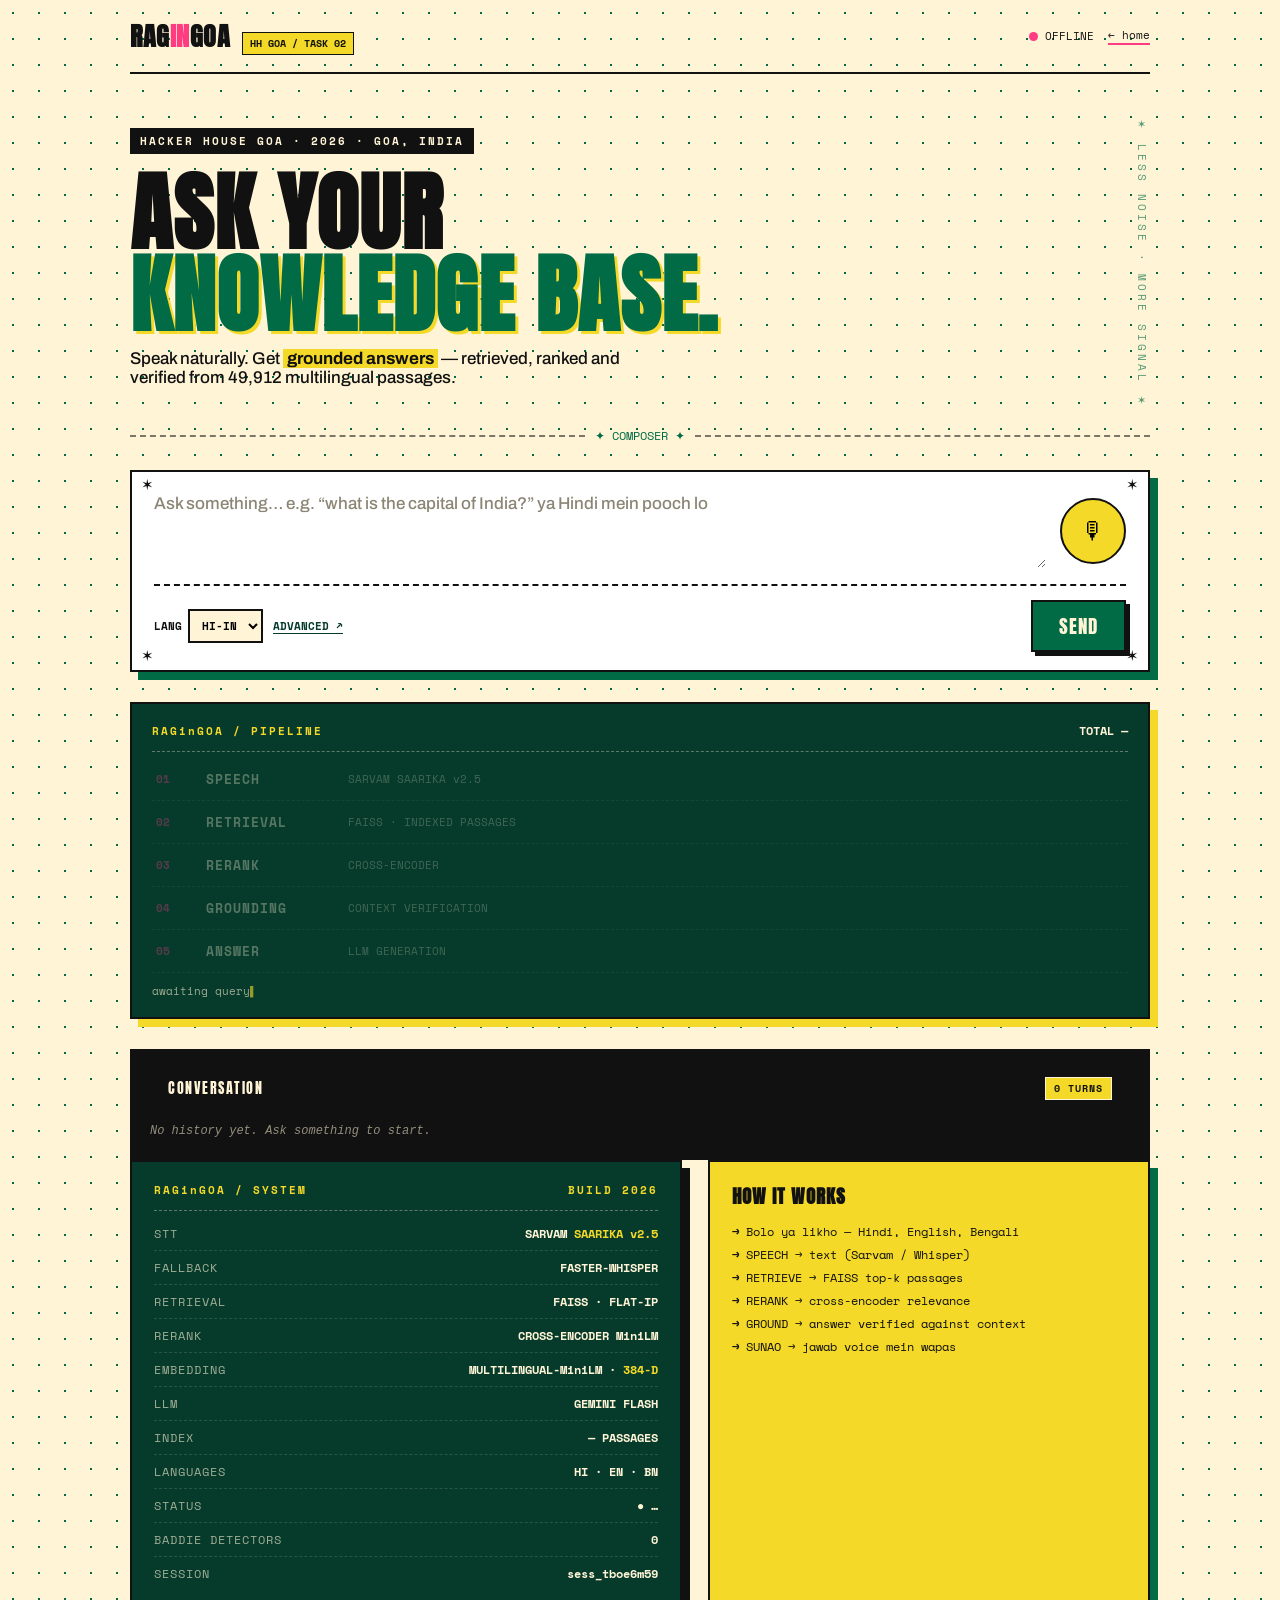
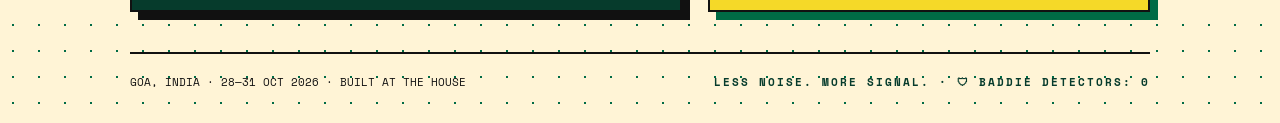
==== commit 6ca8d32f: "feat: add conversation history, streaming TTS, language-aware greetings, render deploy" ====
--- a/app/static/tester.html
+++ b/app/static/tester.html
@@ -273,6 +273,16 @@
   font-family:var(--mono);font-size:11px;display:flex;justify-content:space-between;flex-wrap:wrap;gap:10px;
 }
 footer .sig{font-weight:700;letter-spacing:2px;color:var(--green-dark)}
+.history-panel{border:2.5px solid var(--ink);background:var(--ink);color:var(--cream);padding:16px 18px;margin-top:18px}
+.history-panel .ans-head{display:flex;justify-content:space-between;align-items:center;margin-bottom:10px}
+.history-panel .t{font-family:var(--display);font-size:14px;letter-spacing:1.5px}
+.history-panel .badge{font-family:var(--mono);font-size:10px;background:var(--yellow);color:var(--ink);padding:3px 8px;border:1.5px solid var(--cream)}
+.hist-body{font-family:var(--mono);font-size:12px;line-height:1.6;max-height:220px;overflow:auto}
+.hist-turn{padding:8px 0;border-bottom:1px dashed rgba(255,244,214,.18)}
+.hist-turn:last-child{border-bottom:none}
+.hist-q{color:var(--yellow);font-weight:700}
+.hist-a{color:var(--cream);opacity:.9;margin-top:3px}
+.muted{opacity:.55;font-style:italic}
 @media(max-width:640px){
   .stage{grid-template-columns:26px 92px 1fr auto;gap:8px}
   .stage .lat{grid-column:4}
@@ -324,6 +334,7 @@
         <span class="ctrl">TOP-K <select id="k"><option>3</option><option selected>5</option><option>10</option></select></span>
         <label class="switch"><input type="checkbox" id="rerank"> RERANK (CROSS-ENCODER)</label>
         <label class="switch"><input type="checkbox" id="speakToggle" checked> 🔊 BOLKE SUNAO</label>
+        <label class="switch"><input type="checkbox" id="streamToggle"> STREAM</label>
         <label class="switch">📁 UPLOAD AUDIO <input type="file" id="file" accept=".wav,.mp3,.m4a,.flac,.ogg,.webm,.mp4,audio/*" hidden><span class="file-chip" id="fileChip"></span></label>
       </div>
 
@@ -367,6 +378,11 @@
       <div class="src-title">✦ GROUNDED IN</div>
       <div id="srcList"></div>
     </div>
+  </section>
+
+  <section class="history-panel" id="historyPanel">
+    <div class="ans-head"><span class="t">CONVERSATION</span><span class="badge" id="histBadge">0 TURNS</span></div>
+    <div class="hist-body" id="histBody"><em class="muted">No history yet. Ask something to start.</em></div>
   </section>
 
   <div class="bottom-grid">
@@ -382,6 +398,7 @@
       <div class="sysrow"><span class="k">LANGUAGES</span><span class="v">HI · EN · BN</span></div>
       <div class="sysrow"><span class="k">STATUS</span><span class="v" id="sysStatus">● …</span></div>
       <div class="sysrow"><span class="k">BADDIE DETECTORS</span><span class="v" id="sysBaddies">0</span></div>
+      <div class="sysrow"><span class="k">SESSION</span><span class="v" id="sysSession">—</span></div>
     </section>
 
     <aside class="side-card">
@@ -431,6 +448,36 @@
   }
 }
 checkHealth();
+loadHistory();
+
+let SESSION_ID = localStorage.getItem("rag_session_id") || (() => {
+  const id = "sess_" + Math.random().toString(36).slice(2, 10);
+  localStorage.setItem("rag_session_id", id);
+  return id;
+})();
+$("sysSession").textContent = SESSION_ID;
+
+async function loadHistory(){
+  try {
+    const r = await fetch(`${API}/history?session_id=${encodeURIComponent(SESSION_ID)}`);
+    const j = await r.json();
+    const turns = j.turns || [];
+    $("histBadge").textContent = (turns.length / 2) + " TURNS";
+    const body = $("histBody");
+    if (!turns.length) {
+      body.innerHTML = '<em class="muted">No history yet. Ask something to start.</em>';
+      return;
+    }
+    let html = "";
+    for (let i = 0; i < turns.length; i += 2) {
+      const u = turns[i];
+      const a = turns[i + 1];
+      html += `<div class="hist-turn"><div class="hist-q">${esc(u?.text || "")}</div><div class="hist-a">${esc(a?.text || "")}</div></div>`;
+    }
+    body.innerHTML = html;
+  } catch {}
+}
+function esc(s){return s.replace(/[&<>"']/g, c => ({"&":"&amp;","<":"&lt;",">":"&gt;",'"':"&quot;","'":"&#39;"}[c]))}
 
 function toggleAdv(){ $("advPanel").classList.toggle("open"); }
 
@@ -474,32 +521,99 @@
   busy(true);
 
   try {
-    let j;
-    if (out) {
-      const fd = new FormData();
-      fd.append("file", out, pendingName || out.name || "mic.webm");
-      fd.append("language_code", $("lang").value);
-      fd.append("k", $("k").value);
-      fd.append("stt_provider", $("sttProvider").value);
-      const r = await fetch(API + "/voice-query", { method: "POST", body: fd });
-      if (!r.ok) throw new Error("HTTP " + r.status);
-      j = await r.json();
+    if ($("streamToggle").checked && !out) {
+      await streamQuery(q);
     } else {
-      const fd = new FormData();
-      fd.append("query", q);
-      fd.append("k", $("k").value);
-      fd.append("rerank", $("rerank").checked);
-      const r = await fetch(API + "/query", { method: "POST", body: fd });
-      if (!r.ok) throw new Error("HTTP " + r.status);
-      j = await r.json();
+      let j;
+      if (out) {
+        const fd = new FormData();
+        fd.append("file", out, pendingName || out.name || "mic.webm");
+        fd.append("language_code", $("lang").value);
+        fd.append("k", $("k").value);
+        fd.append("stt_provider", $("sttProvider").value);
+        fd.append("session_id", sessionId());
+        const r = await fetch(API + "/voice-query", { method: "POST", body: fd });
+        if (!r.ok) throw new Error("HTTP " + r.status);
+        j = await r.json();
+      } else {
+        const fd = new FormData();
+        fd.append("query", q);
+        fd.append("k", $("k").value);
+        fd.append("rerank", $("rerank").checked);
+        fd.append("session_id", sessionId());
+        const r = await fetch(API + "/query", { method: "POST", body: fd });
+        if (!r.ok) throw new Error("HTTP " + r.status);
+        j = await r.json();
+      }
+      render(j);
+      loadHistory();
     }
-    render(j);
   } catch (e) {
     showError(e.message);
     $("cursorLine").textContent = "pipeline error — see message above";
   } finally {
     busy(false);
   }
+}
+
+function sessionId(){
+  let sid = sessionStorage.getItem("rag_session");
+  if (!sid){ sid = "s-" + Math.random().toString(36).slice(2, 10); sessionStorage.setItem("rag_session", sid); }
+  return sid;
+}
+
+async function streamQuery(q){
+  const fd = new FormData();
+  fd.append("query", q);
+  fd.append("k", $("k").value);
+  fd.append("rerank", $("rerank").checked);
+  fd.append("session_id", sessionId());
+  const r = await fetch(API + "/query-stream", { method: "POST", body: fd });
+  if (!r.ok || !r.body) throw new Error("HTTP " + r.status);
+  const reader = r.body.getReader();
+  const dec = new TextDecoder();
+  let buf = "", final = null;
+
+  const handleFrame = (frame) => {
+    let ev = "message", data = "";
+    for (const line of frame.split("\n")){
+      if (line.startsWith("event:")) ev = line.slice(6).trim();
+      else if (line.startsWith("data:")) data += line.slice(5).trim();
+    }
+    if (!data) return;
+    let j; try { j = JSON.parse(data); } catch { return; }
+    if (ev === "token"){
+      $("answerCard").classList.add("show");
+      $("ansText").className = "ans-text";
+      $("ansText").textContent += j.text;
+      $("ansText").scrollIntoView({ block: "nearest" });
+    } else if (ev === "stage"){
+      setStage("retrieval","done",(j.search_ms||0)+"ms","FAISS · "+(j.retrieved||[]).length+" CANDIDATES");
+      setStage("rerank", j.reranked?"run":"skip","—", j.reranked?"CROSS-ENCODER…":"SKIPPED");
+      $("pipeTotal").textContent = "";
+    } else if (ev === "guardrail"){
+      $("cursorLine").textContent = "guardrail:" + (j.action||"");
+    } else if (ev === "error"){
+      showError(j.error);
+    } else if (ev === "done"){
+      final = j;
+    }
+  };
+
+  while (true){
+    const { done, value } = await reader.read();
+    if (done) break;
+    buf += dec.decode(value, { stream: true });
+    let i;
+    while ((i = buf.indexOf("\n\n")) >= 0){
+      handleFrame(buf.slice(0, i));
+      buf = buf.slice(i + 2);
+    }
+  }
+
+  if (!final) return;
+  render(final);
+  loadHistory();
 }
 
 function busy(on){
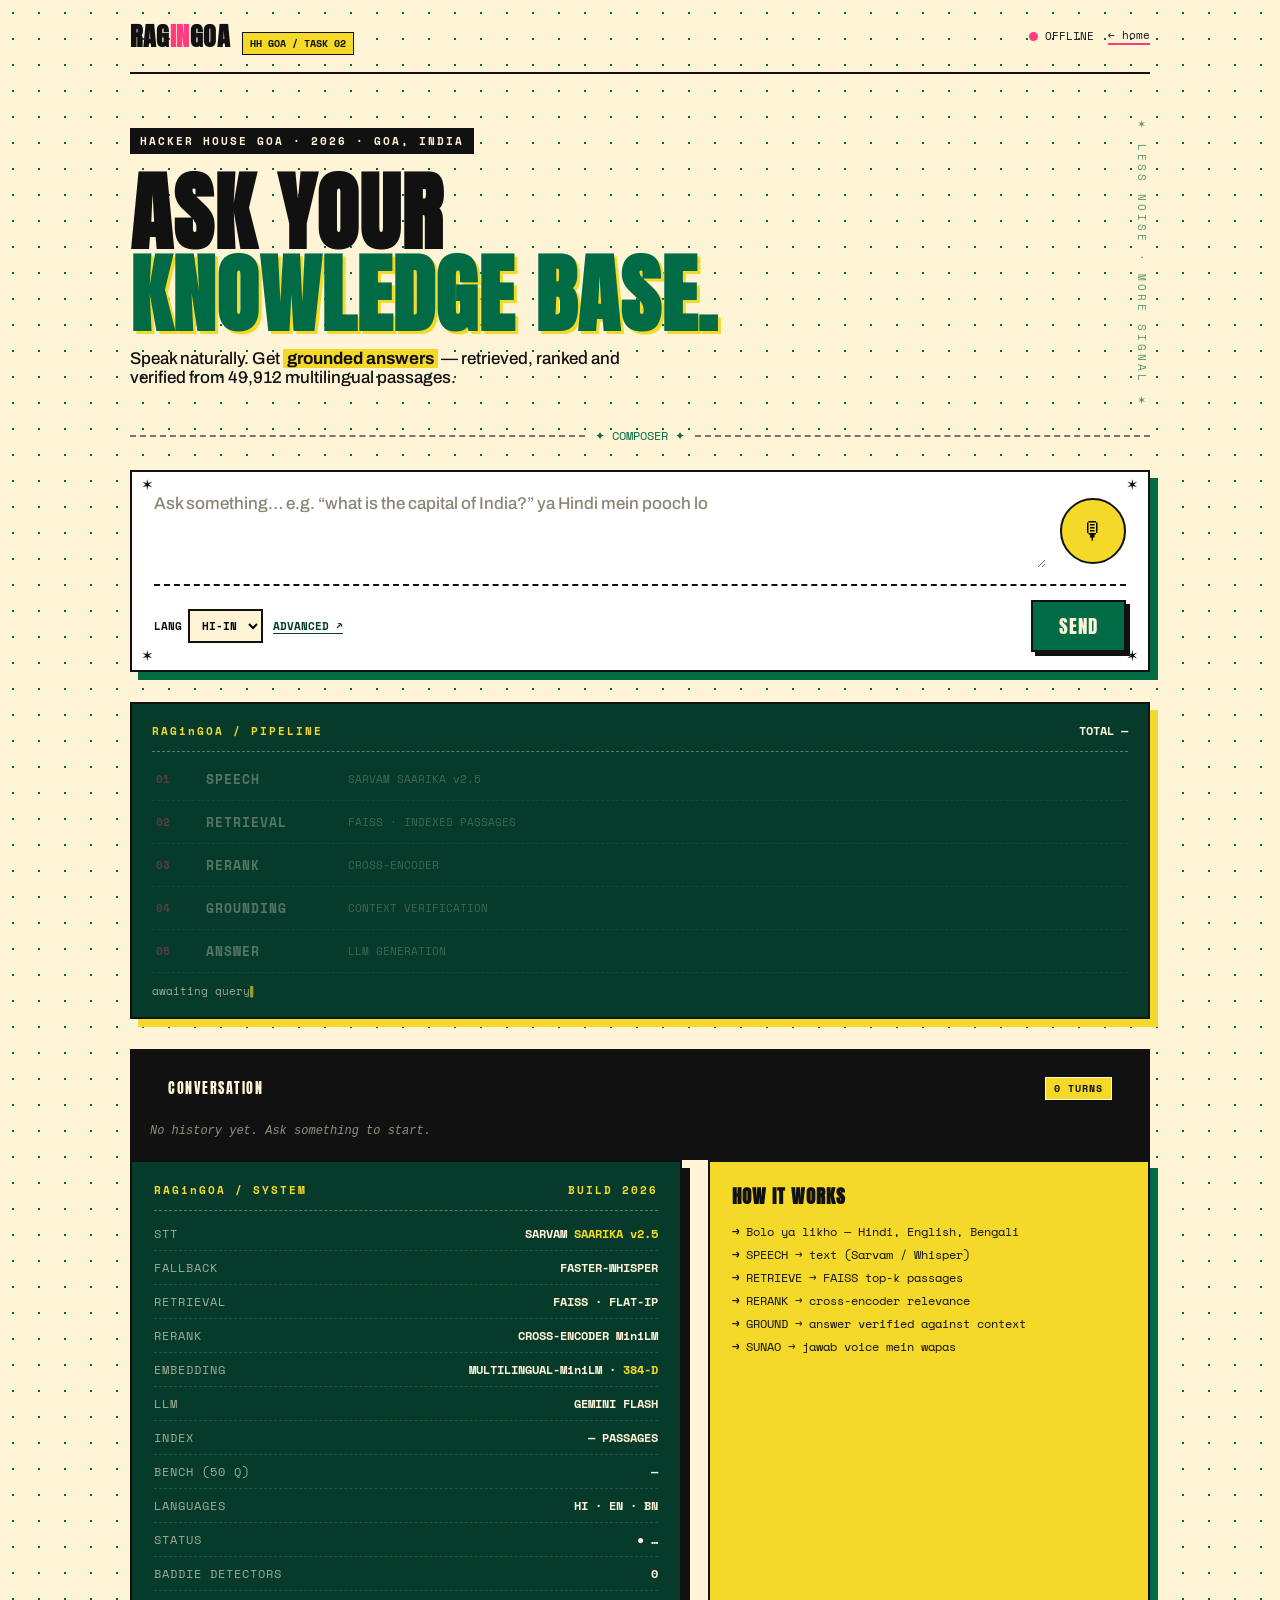
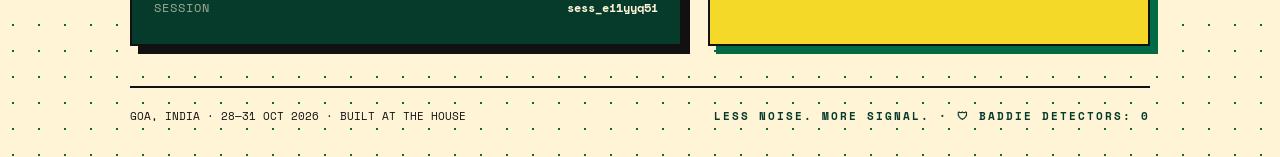
==== commit eee25ba7: "feat: whisper fallback fix (hallucination filter + confidence), rich health payload, bench display" ====
--- a/app/static/tester.html
+++ b/app/static/tester.html
@@ -395,6 +395,7 @@
       <div class="sysrow"><span class="k">EMBEDDING</span><span class="v">MULTILINGUAL-MiniLM · <em>384-D</em></span></div>
       <div class="sysrow"><span class="k">LLM</span><span class="v">GEMINI FLASH</span></div>
       <div class="sysrow"><span class="k">INDEX</span><span class="v" id="sysIndex">— PASSAGES</span></div>
+      <div class="sysrow"><span class="k">BENCH (50 Q)</span><span class="v" id="sysBench">—</span></div>
       <div class="sysrow"><span class="k">LANGUAGES</span><span class="v">HI · EN · BN</span></div>
       <div class="sysrow"><span class="k">STATUS</span><span class="v" id="sysStatus">● …</span></div>
       <div class="sysrow"><span class="k">BADDIE DETECTORS</span><span class="v" id="sysBaddies">0</span></div>
@@ -449,6 +450,18 @@
 }
 checkHealth();
 loadHistory();
+
+(async function loadBench(){
+  try {
+    const r = await fetch(API + "/bench");
+    if (!r.ok) return;
+    const j = await r.json();
+    if (!j.available) { $("sysBench").textContent = "N/A"; return; }
+    const s = (j.summary && (j.summary.retrieval_llm_ms || j.summary.total_ms)) || null;
+    if (!s) { $("sysBench").textContent = "N/A"; return; }
+    $("sysBench").innerHTML = `<em>P50 ${Math.round(s.p50)}ms</em> · P100 ${Math.round(s.p100)}ms`;
+  } catch {}
+})();
 
 let SESSION_ID = localStorage.getItem("rag_session_id") || (() => {
   const id = "sess_" + Math.random().toString(36).slice(2, 10);
